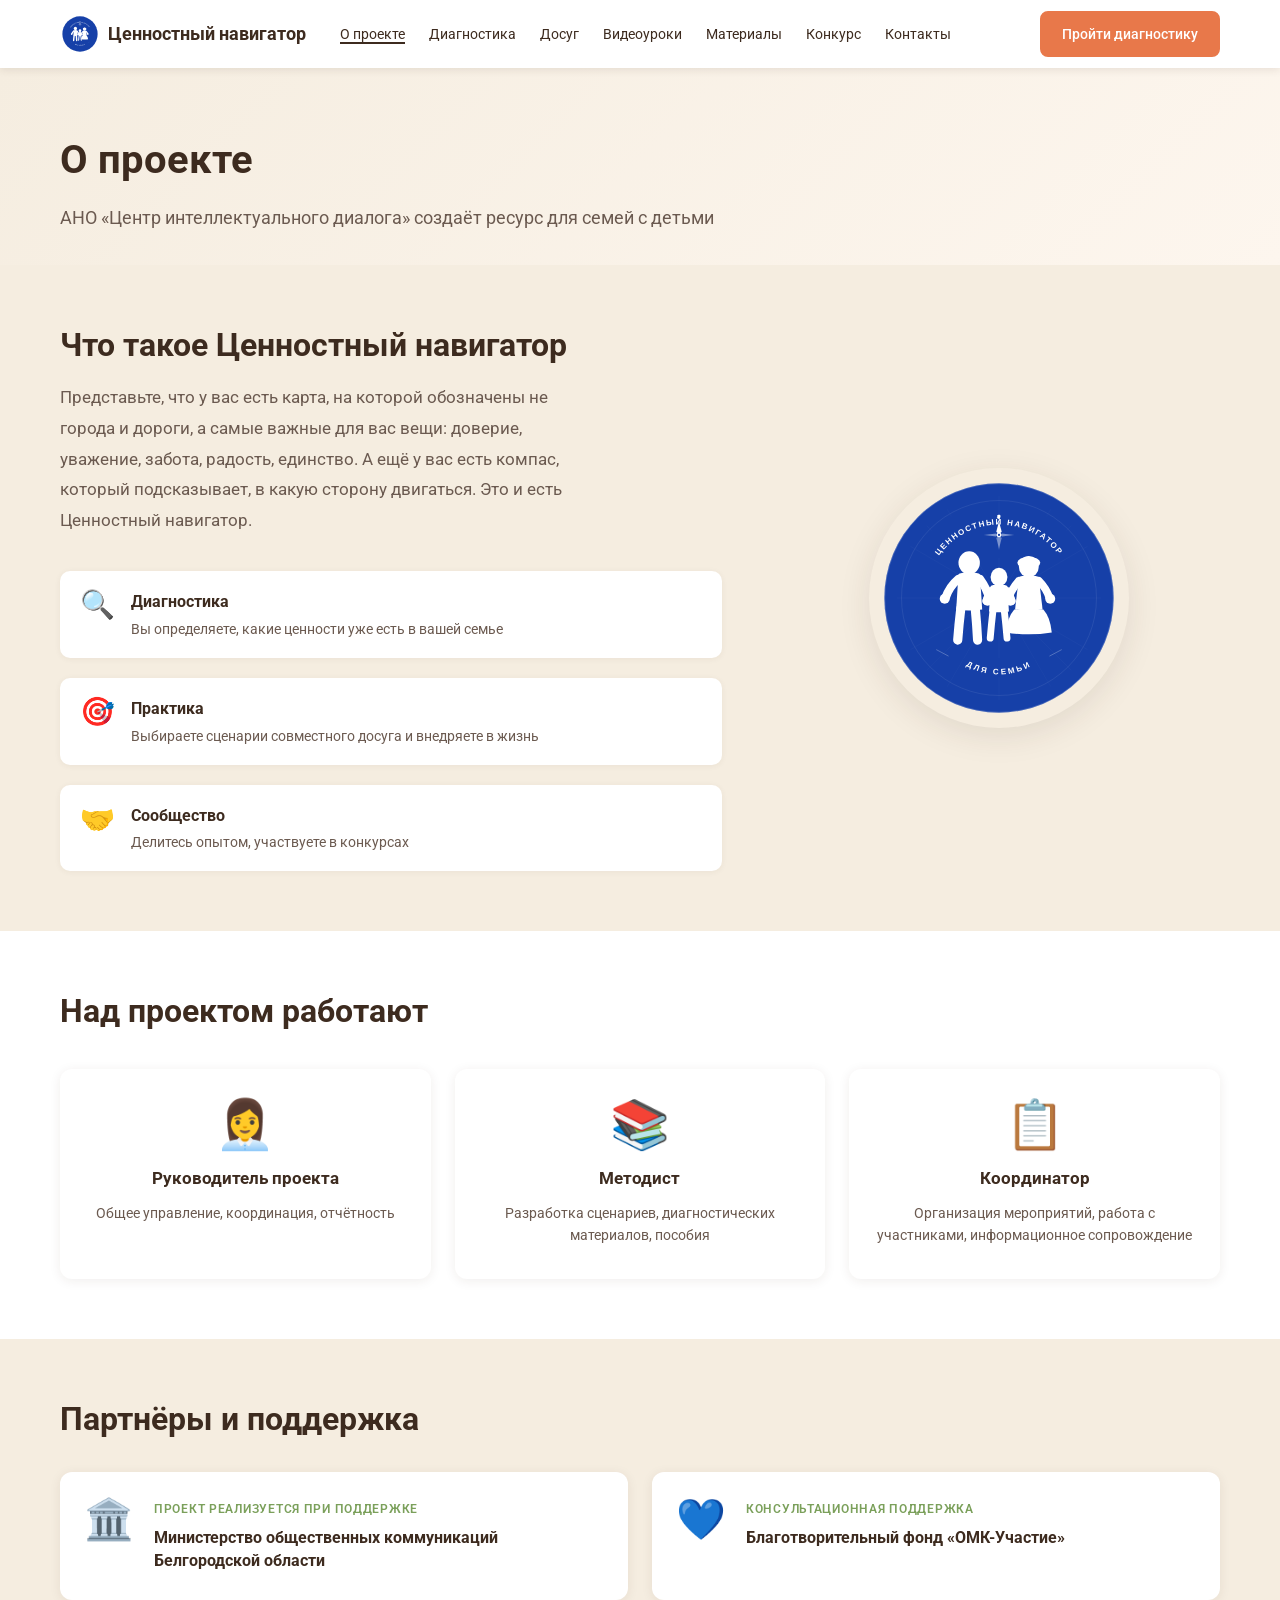
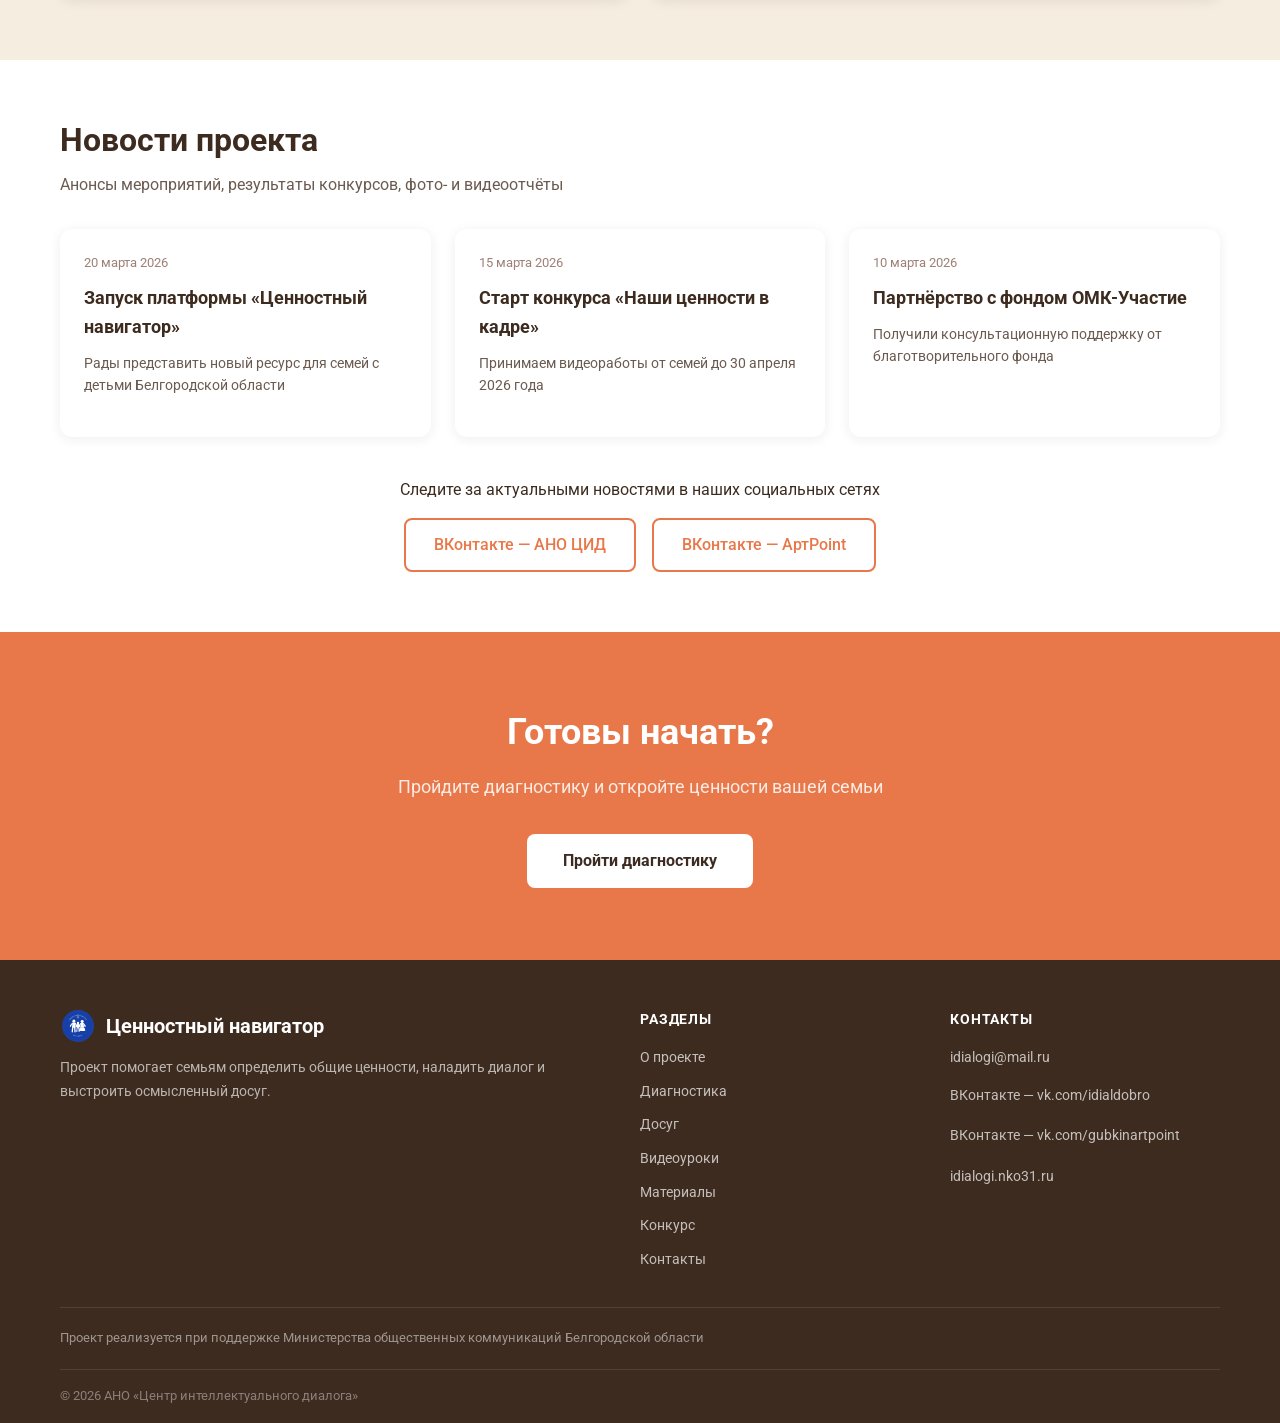
==== about.html @ 5cb2c488 "добавлена страница политики конфиденциальности Co-Authored-By: Claude Opus 4.7 <noreply@anthropic.co" ====
<!DOCTYPE html>
<html lang="ru">
<head>
  <meta charset="UTF-8">
  <meta name="viewport" content="width=device-width, initial-scale=1.0">
  <title>О проекте | Ценностный навигатор для семьи</title>
  <meta name="description" content="О проекте «Ценностный навигатор для семьи» — АНО «Центр интеллектуального диалога», команда, партнёры и новости проекта.">
  <link rel="icon" type="image/svg+xml" href="images/logo.svg">
  <link rel="stylesheet" href="css/style.css">
</head>
<body>

  <div id="header"></div>

  <main>

    <!-- ─── Hero ──────────────────────────────────────────── -->
    <section class="page-hero section">
      <div class="container">
        <h1 class="page-hero__title">О проекте</h1>
        <p class="page-hero__subtitle">АНО «Центр интеллектуального диалога» создаёт ресурс для семей с детьми</p>
      </div>
    </section>

    <!-- ─── Что такое навигатор ───────────────────────────── -->
    <section class="about-what section" id="about">
      <div class="container about-what__grid">

        <div class="about-what__content">
          <h2 class="section-title">Что такое Ценностный навигатор</h2>
          <p class="about-what__lead">
            Представьте, что у вас есть карта, на которой обозначены не города и дороги,
            а самые важные для вас вещи: доверие, уважение, забота, радость, единство.
            А ещё у вас есть компас, который подсказывает, в какую сторону двигаться.
            Это и есть Ценностный навигатор.
          </p>

          <div class="about-steps">
            <div class="about-step">
              <span class="about-step__icon">🔍</span>
              <div class="about-step__body">
                <h3 class="about-step__title">Диагностика</h3>
                <p class="about-step__desc">Вы определяете, какие ценности уже есть в вашей семье</p>
              </div>
            </div>
            <div class="about-step">
              <span class="about-step__icon">🎯</span>
              <div class="about-step__body">
                <h3 class="about-step__title">Практика</h3>
                <p class="about-step__desc">Выбираете сценарии совместного досуга и внедряете в жизнь</p>
              </div>
            </div>
            <div class="about-step">
              <span class="about-step__icon">🤝</span>
              <div class="about-step__body">
                <h3 class="about-step__title">Сообщество</h3>
                <p class="about-step__desc">Делитесь опытом, участвуете в конкурсах</p>
              </div>
            </div>
          </div>
        </div>

        <div class="about-what__visual">
          <img src="images/logo.svg" alt="Логотип «Ценностный навигатор для семьи»" class="about-what__compass">
        </div>

      </div>
    </section>

    <!-- ─── Команда ───────────────────────────────────────── -->
    <section class="team-section section" style="background-color:var(--color-white)">
      <div class="container">
        <h2 class="section-title team-section__title">Над проектом работают</h2>
        <div class="team-grid">

          <div class="team-card card">
            <span class="team-card__icon">👩‍💼</span>
            <h3 class="team-card__role">Руководитель проекта</h3>
            <p class="team-card__desc">Общее управление, координация, отчётность</p>
          </div>

          <div class="team-card card">
            <span class="team-card__icon">📚</span>
            <h3 class="team-card__role">Методист</h3>
            <p class="team-card__desc">Разработка сценариев, диагностических материалов, пособия</p>
          </div>

          <div class="team-card card">
            <span class="team-card__icon">📋</span>
            <h3 class="team-card__role">Координатор</h3>
            <p class="team-card__desc">Организация мероприятий, работа с участниками, информационное сопровождение</p>
          </div>

        </div>
      </div>
    </section>

    <!-- ─── Партнёры ──────────────────────────────────────── -->
    <section class="partners-section section">
      <div class="container">
        <h2 class="section-title partners-section__title">Партнёры и поддержка</h2>
        <div class="partners-grid">

          <div class="partner-card card">
            <span class="partner-card__icon">🏛️</span>
            <div class="partner-card__body">
              <p class="partner-card__note">Проект реализуется при поддержке</p>
              <h3 class="partner-card__name">Министерство общественных коммуникаций Белгородской области</h3>
            </div>
          </div>

          <div class="partner-card card">
            <span class="partner-card__icon">💙</span>
            <div class="partner-card__body">
              <p class="partner-card__note">Консультационная поддержка</p>
              <h3 class="partner-card__name">Благотворительный фонд «ОМК-Участие»</h3>
            </div>
          </div>

        </div>
      </div>
    </section>

    <!-- ─── Новости ───────────────────────────────────────── -->
    <section class="news-section section" style="background-color:var(--color-white)">
      <div class="container">
        <h2 class="section-title">Новости проекта</h2>
        <p class="news-section__subtitle">Анонсы мероприятий, результаты конкурсов, фото- и видеоотчёты</p>

        <div class="news-grid">

          <article class="news-card card">
            <time class="news-card__date">20 марта 2026</time>
            <h3 class="news-card__title">Запуск платформы «Ценностный навигатор»</h3>
            <p class="news-card__text">Рады представить новый ресурс для семей с детьми Белгородской области</p>
          </article>

          <article class="news-card card">
            <time class="news-card__date">15 марта 2026</time>
            <h3 class="news-card__title">Старт конкурса «Наши ценности в кадре»</h3>
            <p class="news-card__text">Принимаем видеоработы от семей до 30 апреля 2026 года</p>
          </article>

          <article class="news-card card">
            <time class="news-card__date">10 марта 2026</time>
            <h3 class="news-card__title">Партнёрство с фондом ОМК-Участие</h3>
            <p class="news-card__text">Получили консультационную поддержку от благотворительного фонда</p>
          </article>

        </div>

        <div style="text-align: center; margin-top: 30px;">
          <p style="margin: 0 0 16px; color: var(--color-dark);">
            Следите за актуальными новостями в наших социальных сетях
          </p>
          <div style="display: flex; gap: 16px; justify-content: center; flex-wrap: wrap;">
            <a href="https://vk.com/idialdobro" target="_blank" rel="noopener" class="btn-secondary">
              ВКонтакте — АНО ЦИД
            </a>
            <a href="https://vk.com/gubkinartpoint" target="_blank" rel="noopener" class="btn-secondary">
              ВКонтакте — АртPoint
            </a>
          </div>
        </div>
      </div>
    </section>

    <!-- ─── CTA ───────────────────────────────────────────── -->
    <section class="cta-section">
      <div class="container cta-section__inner">
        <h2 class="cta-section__title">Готовы начать?</h2>
        <p class="cta-section__subtitle">Пройдите диагностику и откройте ценности вашей семьи</p>
        <a href="diagnostics.html" class="btn-white">Пройти диагностику</a>
      </div>
    </section>

  </main>

  <div id="footer"></div>

  <script src="js/main.js"></script>
</body>
</html>
---- css/style.css ----
@import url('https://fonts.googleapis.com/css2?family=Roboto:wght@400;500;700&display=swap');

:root {
  --color-primary: #E8784A;
  --color-secondary: #7BA05B;
  --color-accent: #F5A623;
  --color-warm: #F5EDE0;
  --color-dark: #3D2B1F;
  --color-white: #FFFFFF;
  --font-main: 'Roboto', sans-serif;
}

/* Reset */
*, *::before, *::after {
  box-sizing: border-box;
  margin: 0;
  padding: 0;
}

html {
  scroll-behavior: smooth;
}

body {
  font-family: var(--font-main);
  font-size: 16px;
  line-height: 1.6;
  color: var(--color-dark);
  background-color: var(--color-warm);
}

img {
  max-width: 100%;
  display: block;
}

a {
  color: inherit;
  text-decoration: none;
}

ul {
  list-style: none;
}

/* Layout */
.container {
  max-width: 1200px;
  margin: 0 auto;
  padding: 0 20px;
}

/* Buttons */
.btn-primary {
  display: inline-block;
  padding: 12px 28px;
  background-color: var(--color-primary);
  color: var(--color-white);
  font-family: var(--font-main);
  font-size: 16px;
  font-weight: 500;
  border: 2px solid var(--color-primary);
  border-radius: 8px;
  cursor: pointer;
  transition: all 0.2s ease;
}

.btn-primary:hover {
  background-color: #d4673a;
  border-color: #d4673a;
}

.btn-primary:active {
  transform: scale(0.98);
}

.btn-secondary {
  display: inline-block;
  padding: 12px 28px;
  background-color: transparent;
  color: var(--color-primary);
  font-family: var(--font-main);
  font-size: 16px;
  font-weight: 500;
  border: 2px solid var(--color-primary);
  border-radius: 8px;
  cursor: pointer;
  transition: all 0.2s ease;
}

.btn-secondary:hover {
  background-color: var(--color-primary);
  color: var(--color-white);
}

/* Card */
.card {
  background-color: var(--color-white);
  border-radius: 12px;
  padding: 24px;
  box-shadow: 0 2px 12px rgba(61, 43, 31, 0.08);
}

/* Section */
.section {
  padding: 60px 0;
}

.section-title {
  font-size: 32px;
  font-weight: 700;
  color: var(--color-dark);
  line-height: 1.3;
  margin-bottom: 16px;
}

/* ─── Header ─────────────────────────────────────────── */
.site-header {
  position: sticky;
  top: 0;
  z-index: 100;
  background-color: var(--color-white);
  box-shadow: 0 2px 8px rgba(61, 43, 31, 0.1);
}

.site-header__inner {
  display: flex;
  align-items: center;
  gap: 24px;
  height: 68px;
}

.site-header__logo {
  display: flex;
  align-items: center;
  gap: 8px;
  flex-shrink: 0;
  text-decoration: none;
}

.site-header__logo-icon {
  width: 40px;
  height: 40px;
  display: block;
  flex-shrink: 0;
}

.site-header__logo-text {
  font-size: 18px;
  font-weight: 700;
  color: var(--color-dark);
  white-space: nowrap;
}

.site-header__cta {
  flex-shrink: 0;
  margin-left: auto;
  font-size: 14px;
  padding: 10px 20px;
}

/* Nav active states */
.nav__link.active,
.nav__link--active {
  color: var(--color-primary);
  font-weight: 500;
}

.nav__link--active {
  text-decoration: underline;
  text-underline-offset: 3px;
  text-decoration-thickness: 2px;
}

.nav__list {
  display: flex;
  align-items: center;
  gap: 4px;
}

.nav__link {
  display: block;
  padding: 6px 10px;
  font-size: 14px;
  font-weight: 400;
  color: var(--color-dark);
  border-radius: 6px;
  transition: color 0.2s ease, background-color 0.2s ease;
  white-space: nowrap;
}

.nav__link:hover {
  color: var(--color-primary);
  background-color: rgba(232, 120, 74, 0.06);
}

/* ─── Footer ──────────────────────────────────────────── */
.site-footer {
  background-color: var(--color-dark);
  color: rgba(255, 255, 255, 0.8);
  padding: 48px 0 0;
}

.site-footer__top {
  display: grid;
  grid-template-columns: 2fr 1fr 1fr;
  gap: 40px;
  padding-bottom: 36px;
  border-bottom: 1px solid rgba(255, 255, 255, 0.1);
}

.site-footer__logo {
  display: inline-flex;
  align-items: center;
  gap: 10px;
  font-size: 20px;
  font-weight: 700;
  color: var(--color-white);
  margin-bottom: 12px;
  text-decoration: none;
}

.site-footer__logo-icon {
  width: 36px;
  height: 36px;
  display: block;
  flex-shrink: 0;
}

.site-footer__desc {
  font-size: 14px;
  line-height: 1.7;
  color: rgba(255, 255, 255, 0.65);
}

.site-footer__col-title {
  font-size: 14px;
  font-weight: 700;
  color: var(--color-white);
  text-transform: uppercase;
  letter-spacing: 0.06em;
  margin-bottom: 14px;
}

.site-footer__link {
  display: inline-block;
  font-size: 14px;
  color: rgba(255, 255, 255, 0.7);
  text-decoration: none;
  transition: color 0.2s ease;
}

.site-footer__link:hover {
  color: var(--color-accent);
}

.site-footer__social-list {
  display: flex;
  flex-direction: column;
  gap: 10px;
}

.site-footer__nav-list {
  display: flex;
  flex-direction: column;
  gap: 8px;
}

.site-footer__support {
  padding: 20px 0;
  font-size: 13px;
  color: rgba(255, 255, 255, 0.5);
  border-bottom: 1px solid rgba(255, 255, 255, 0.1);
}

.site-footer__bottom {
  padding: 16px 0;
  font-size: 13px;
  color: rgba(255, 255, 255, 0.4);
}

/* Burger menu */
.burger {
  display: none;
  flex-direction: column;
  gap: 5px;
  background: none;
  border: none;
  cursor: pointer;
  padding: 4px;
}

.burger__line {
  width: 24px;
  height: 2px;
  background-color: var(--color-dark);
  border-radius: 2px;
  transition: transform 0.3s ease, opacity 0.3s ease;
}

.burger.active .burger__line:nth-child(1) {
  transform: translateY(7px) rotate(45deg);
}

.burger.active .burger__line:nth-child(2) {
  opacity: 0;
}

.burger.active .burger__line:nth-child(3) {
  transform: translateY(-7px) rotate(-45deg);
}

/* ─── Hero ────────────────────────────────────────────── */
.hero {
  background: linear-gradient(135deg, #F5EDE0 0%, #FDF6EE 100%);
  padding: 80px 0 60px;
}

.hero__inner {
  display: grid;
  grid-template-columns: 3fr 2fr;
  gap: 48px;
  align-items: center;
}

.hero__badge {
  display: inline-block;
  padding: 6px 14px;
  background-color: rgba(232, 120, 74, 0.12);
  color: var(--color-primary);
  font-size: 13px;
  font-weight: 500;
  border-radius: 20px;
  margin-bottom: 20px;
}

.hero__title {
  font-size: 44px;
  font-weight: 700;
  color: var(--color-dark);
  line-height: 1.2;
  margin-bottom: 16px;
}

.hero__subtitle {
  font-size: 18px;
  color: #6b5a50;
  line-height: 1.6;
  margin-bottom: 32px;
  max-width: 520px;
}

.hero__actions {
  display: flex;
  gap: 16px;
  flex-wrap: wrap;
  margin-bottom: 40px;
}

.hero__stats {
  display: flex;
  gap: 36px;
}

.hero__stat {
  display: flex;
  flex-direction: column;
}

.hero__stat-value {
  font-size: 28px;
  font-weight: 700;
  color: var(--color-primary);
  line-height: 1;
}

.hero__stat-label {
  font-size: 13px;
  color: #9e8075;
  margin-top: 4px;
}

.hero__visual {
  display: flex;
  justify-content: center;
}

.hero__card {
  background: var(--color-white);
  border-radius: 20px;
  box-shadow: 0 12px 40px rgba(61, 43, 31, 0.12);
  padding: 48px 40px;
  text-align: center;
  width: 100%;
  max-width: 320px;
}

.hero__card-icon {
  display: block;
  font-size: 72px;
  line-height: 1;
  margin-bottom: 20px;
}

.hero__card-text {
  font-size: 22px;
  font-weight: 700;
  color: var(--color-dark);
  line-height: 1.4;
}

/* ─── How it works ────────────────────────────────────── */
.how-it-works {
  background-color: var(--color-white);
}

.how-it-works__title {
  text-align: center;
  margin-bottom: 48px;
}

.how-it-works__steps {
  display: grid;
  grid-template-columns: repeat(3, 1fr);
  gap: 32px;
}

.how-it-works__step {
  text-align: center;
  padding: 32px 24px;
  border-radius: 12px;
  background-color: var(--color-warm);
  position: relative;
}

.step__number {
  display: inline-flex;
  align-items: center;
  justify-content: center;
  width: 36px;
  height: 36px;
  background-color: var(--color-primary);
  color: var(--color-white);
  font-size: 16px;
  font-weight: 700;
  border-radius: 50%;
  margin-bottom: 16px;
}

.step__icon {
  font-size: 40px;
  line-height: 1;
  margin-bottom: 16px;
}

.step__title {
  font-size: 18px;
  font-weight: 700;
  color: var(--color-dark);
  margin-bottom: 10px;
}

.step__desc {
  font-size: 15px;
  color: #6b5a50;
  line-height: 1.6;
}

/* ─── Leisure preview ─────────────────────────────────── */
.leisure-preview {
  background-color: var(--color-warm);
}

.leisure-preview__subtitle {
  font-size: 17px;
  color: #6b5a50;
  margin-top: -8px;
  margin-bottom: 36px;
}

.leisure-preview__grid {
  display: grid;
  grid-template-columns: repeat(3, 1fr);
  gap: 24px;
}

.leisure-card {
  display: flex;
  flex-direction: column;
}

.leisure-card__icon {
  font-size: 48px;
  line-height: 1;
  margin-bottom: 16px;
}

.leisure-card__title {
  font-size: 17px;
  font-weight: 700;
  color: var(--color-dark);
  margin-bottom: 10px;
}

.leisure-card__desc {
  font-size: 14px;
  color: #6b5a50;
  line-height: 1.6;
  flex: 1;
  margin-bottom: 16px;
}

.leisure-card__link {
  font-size: 14px;
  font-weight: 500;
  color: var(--color-primary);
  transition: opacity 0.2s ease;
}

.leisure-card__link:hover {
  opacity: 0.75;
}

/* ─── News preview ────────────────────────────────────── */
.news-preview {
  background-color: var(--color-white);
}

.news-preview__grid {
  display: grid;
  grid-template-columns: repeat(3, 1fr);
  gap: 24px;
  margin-top: 36px;
}

.news-card {
  display: flex;
  flex-direction: column;
}

.news-card__date {
  display: block;
  font-size: 13px;
  color: #9e8075;
  margin-bottom: 10px;
}

.news-card__title {
  font-size: 18px;
  font-weight: 700;
  color: var(--color-dark);
  margin-bottom: 10px;
}

.news-card__text {
  font-size: 14px;
  color: #6b5a50;
  line-height: 1.6;
  flex: 1;
  margin-bottom: 16px;
}

.news-card__link {
  font-size: 14px;
  font-weight: 500;
  color: var(--color-primary);
  transition: opacity 0.2s ease;
}

.news-card__link:hover {
  opacity: 0.75;
}

/* ─── Video section ───────────────────────────────────── */
.video-section {
  background-color: var(--color-warm);
}

.video-section__title {
  text-align: center;
  margin-bottom: 32px;
}

.video-section__wrapper {
  max-width: 800px;
  margin: 0 auto;
}

.video-section__player {
  position: relative;
  width: 100%;
  padding-top: 56.25%;
  background-color: #d4c8be;
  border-radius: 12px;
  display: flex;
  align-items: center;
  justify-content: center;
  overflow: hidden;
  margin-bottom: 16px;
}

.video-section__play,
.video-section__placeholder {
  position: absolute;
  top: 50%;
  left: 50%;
  transform: translate(-50%, -50%);
  color: rgba(61, 43, 31, 0.5);
  pointer-events: none;
}

.video-section__play {
  font-size: 52px;
  transform: translate(-50%, -50%) translateY(-24px);
}

.video-section__placeholder {
  font-size: 15px;
  transform: translate(-50%, -50%) translateY(24px);
}

.video-section__caption {
  text-align: center;
  font-size: 15px;
  color: #6b5a50;
}

/* ─── CTA section ─────────────────────────────────────── */
.cta-section {
  background-color: var(--color-primary);
  padding: 72px 0;
}

.cta-section__inner {
  text-align: center;
}

.cta-section__title {
  font-size: 36px;
  font-weight: 700;
  color: var(--color-white);
  margin-bottom: 12px;
}

.cta-section__subtitle {
  font-size: 18px;
  color: rgba(255, 255, 255, 0.85);
  margin-bottom: 32px;
}

.btn-white {
  display: inline-block;
  padding: 14px 36px;
  background-color: var(--color-white);
  color: var(--color-dark);
  font-family: var(--font-main);
  font-size: 16px;
  font-weight: 700;
  border: none;
  border-radius: 8px;
  cursor: pointer;
  transition: opacity 0.2s ease, transform 0.1s ease;
}

.btn-white:hover {
  opacity: 0.92;
}

.btn-white:active {
  transform: scale(0.98);
}

/* ─── Responsive ──────────────────────────────────────── */
@media (max-width: 1024px) {
  .leisure-preview__grid {
    grid-template-columns: repeat(2, 1fr);
  }
}

@media (max-width: 768px) {
  .burger {
    display: flex;
  }

  .site-header__cta {
    display: none;
  }

  .nav {
    display: none;
    position: absolute;
    top: 68px;
    left: 0;
    right: 0;
    background-color: var(--color-white);
    padding: 16px 20px 20px;
    box-shadow: 0 4px 12px rgba(61, 43, 31, 0.1);
  }

  .nav.active {
    display: block;
  }

  .nav__list {
    flex-direction: column;
    align-items: flex-start;
    gap: 2px;
  }

  .nav__link {
    font-size: 16px;
    padding: 10px 12px;
    width: 100%;
  }

  .section-title {
    font-size: 24px;
  }

  .site-footer__top {
    grid-template-columns: 1fr;
    gap: 28px;
  }

  /* Hero */
  .hero {
    padding: 48px 0 40px;
  }

  .hero__inner {
    grid-template-columns: 1fr;
    gap: 36px;
  }

  .hero__title {
    font-size: 30px;
  }

  .hero__subtitle {
    font-size: 16px;
  }

  .hero__stats {
    gap: 24px;
  }

  .hero__visual {
    order: -1;
  }

  .hero__card {
    max-width: 100%;
    padding: 32px 24px;
  }

  .hero__card-icon {
    font-size: 48px;
  }

  /* Steps */
  .how-it-works__steps {
    grid-template-columns: 1fr;
    gap: 16px;
  }

  /* Leisure */
  .leisure-preview__grid {
    grid-template-columns: 1fr;
  }

  /* News */
  .news-preview__grid {
    grid-template-columns: 1fr;
  }

  /* CTA */
  .cta-section__title {
    font-size: 26px;
  }

  .cta-section__subtitle {
    font-size: 15px;
  }

  /* Diagnostics */
  .diag-scale {
    gap: 10px;
  }

  .scale-btn {
    width: 52px;
    height: 52px;
  }

  .scale-btn__num {
    font-size: 20px;
  }

  .diag-title {
    font-size: 24px;
  }
}

/* ═══════════════════════════════════════════════════════
   DIAGNOSTICS PAGE
   ═══════════════════════════════════════════════════════ */

/* ─── Screens & transitions ──────────────────────────── */
.diag-wrap {
  background-color: var(--color-warm);
  min-height: calc(100vh - 68px);
}

.diag-screen {
  animation: fadeIn 0.35s ease;
}

.diag-screen--hidden {
  display: none;
}

@keyframes fadeIn {
  from { opacity: 0; transform: translateY(12px); }
  to   { opacity: 1; transform: translateY(0); }
}

/* ─── Header block ───────────────────────────────────── */
.diag-header {
  text-align: center;
  max-width: 640px;
  margin: 0 auto 40px;
}

.diag-title {
  font-size: 36px;
  font-weight: 700;
  color: var(--color-dark);
  margin-bottom: 12px;
}

.diag-subtitle {
  font-size: 17px;
  color: #6b5a50;
  line-height: 1.6;
}

/* ─── Progress bar ───────────────────────────────────── */
.diag-progress {
  max-width: 640px;
  margin: 0 auto 32px;
}

.diag-progress__bar {
  height: 8px;
  background-color: #e0d5cc;
  border-radius: 4px;
  overflow: hidden;
  margin-bottom: 10px;
}

.diag-progress__fill {
  height: 100%;
  background-color: var(--color-secondary);
  border-radius: 4px;
  width: 0%;
  transition: width 0.4s ease;
}

.diag-progress__label {
  display: block;
  text-align: right;
  font-size: 13px;
  color: #9e8075;
}

/* ─── Question card ──────────────────────────────────── */
.diag-question {
  max-width: 640px;
  margin: 0 auto;
  text-align: center;
}

.diag-question__text {
  font-size: 22px;
  font-weight: 500;
  color: var(--color-dark);
  line-height: 1.5;
  margin-bottom: 40px;
  min-height: 72px;
  transition: opacity 0.15s ease;
}

/* ─── Scale buttons ──────────────────────────────────── */
.diag-scale {
  display: flex;
  justify-content: center;
  gap: 16px;
}

.scale-btn {
  display: flex;
  flex-direction: column;
  align-items: center;
  gap: 6px;
  width: 64px;
  height: 64px;
  background-color: var(--color-warm);
  border: 2px solid #d4c8be;
  border-radius: 12px;
  cursor: pointer;
  transition: border-color 0.2s ease, background-color 0.2s ease, transform 0.1s ease;
  padding: 8px 4px 4px;
}

.scale-btn:hover {
  border-color: var(--color-primary);
  transform: translateY(-2px);
}

.scale-btn.selected {
  background-color: var(--color-primary);
  border-color: var(--color-primary);
}

.scale-btn.selected .scale-btn__num,
.scale-btn.selected .scale-btn__label {
  color: var(--color-white);
}

.scale-btn__num {
  font-size: 22px;
  font-weight: 700;
  color: var(--color-dark);
  line-height: 1;
}

.scale-btn__label {
  font-size: 10px;
  color: #9e8075;
  line-height: 1;
  height: 12px;
}

/* ─── Result: value cards ────────────────────────────── */
.result-values {
  max-width: 640px;
  margin: 0 auto 32px;
  display: flex;
  flex-direction: column;
  gap: 16px;
}

.value-card {
  padding: 20px 24px;
}

.value-card__head {
  display: flex;
  align-items: center;
  gap: 12px;
  margin-bottom: 12px;
}

.value-card__medal {
  font-size: 24px;
  line-height: 1;
  flex-shrink: 0;
}

.value-card__name {
  font-size: 18px;
  font-weight: 700;
  color: var(--color-dark);
  flex: 1;
}

.value-card__percent {
  font-size: 18px;
  font-weight: 700;
  color: var(--color-primary);
}

.value-card__bar {
  height: 8px;
  background-color: #e0d5cc;
  border-radius: 4px;
  overflow: hidden;
}

.value-card__bar-fill {
  height: 100%;
  background: linear-gradient(90deg, var(--color-secondary), var(--color-accent));
  border-radius: 4px;
  width: 0%;
  transition: width 0.8s ease;
}

/* ─── Result: recommendation card ───────────────────── */
.result-rec {
  max-width: 640px;
  margin: 0 auto 32px;
}

.rec-card {
  padding: 24px;
}

.rec-card__label {
  font-size: 12px;
  font-weight: 700;
  text-transform: uppercase;
  letter-spacing: 0.07em;
  color: var(--color-secondary);
  margin-bottom: 16px;
}

.rec-card__body {
  display: flex;
  gap: 20px;
  align-items: flex-start;
}

.rec-card__emoji {
  font-size: 48px;
  line-height: 1;
  flex-shrink: 0;
}

.rec-card__title {
  font-size: 20px;
  font-weight: 700;
  color: var(--color-dark);
  margin-bottom: 8px;
}

.rec-card__desc {
  font-size: 15px;
  color: #6b5a50;
  line-height: 1.6;
  margin-bottom: 16px;
}

.rec-card__link {
  font-size: 14px;
  padding: 10px 20px;
}

/* ─── Result: email form ─────────────────────────────── */
.result-email {
  max-width: 640px;
  margin: 0 auto 24px;
}

.result-email__title {
  font-size: 17px;
  font-weight: 700;
  color: var(--color-dark);
  margin-bottom: 16px;
}

.result-email__form {
  display: flex;
  gap: 12px;
}

.result-email__input {
  flex: 1;
  height: 48px;
  padding: 0 16px;
  font-family: var(--font-main);
  font-size: 15px;
  color: var(--color-dark);
  background-color: var(--color-warm);
  border: 2px solid #d4c8be;
  border-radius: 8px;
  outline: none;
  transition: border-color 0.2s ease;
}

.result-email__input:focus {
  border-color: var(--color-primary);
}

/* ─── Result: actions ────────────────────────────────── */
.result-actions {
  max-width: 640px;
  margin: 0 auto;
  text-align: center;
  padding-bottom: 16px;
}

/* ═══════════════════════════════════════════════════════
   LEISURE LIST PAGE  (leisure.html)
   ═══════════════════════════════════════════════════════ */

/* ─── Page hero ──────────────────────────────────────── */
.page-hero {
  background: linear-gradient(135deg, #F5EDE0 0%, #FDF6EE 100%);
  padding-bottom: 32px;
}

.page-hero__title {
  font-size: 40px;
  font-weight: 700;
  color: var(--color-dark);
  margin-bottom: 12px;
}

.page-hero__subtitle {
  font-size: 18px;
  color: #6b5a50;
  line-height: 1.6;
}

/* ─── Leisure grid ───────────────────────────────────── */
.leisure-list {
  background-color: var(--color-warm);
}

.leisure-list__grid {
  display: grid;
  grid-template-columns: repeat(3, 1fr);
  gap: 28px;
}

/* ─── Leisure card ───────────────────────────────────── */
.lcard {
  border-radius: 12px;
  overflow: hidden;
  box-shadow: 0 2px 12px rgba(61, 43, 31, 0.08);
  display: flex;
  flex-direction: column;
  background-color: var(--color-white);
  transition: transform 0.2s ease, box-shadow 0.2s ease;
}

.lcard:hover {
  transform: translateY(-4px);
  box-shadow: 0 8px 24px rgba(61, 43, 31, 0.14);
}

.lcard__head {
  padding: 28px 24px 20px;
  display: flex;
  flex-direction: column;
  gap: 12px;
}

.lcard__emoji {
  font-size: 60px;
  line-height: 1;
}

.lcard__title {
  font-size: 20px;
  font-weight: 700;
  color: var(--color-white);
  line-height: 1.3;
  margin: 0;
}

.lcard__body {
  padding: 20px 24px 24px;
  display: flex;
  flex-direction: column;
  flex: 1;
  gap: 16px;
}

.lcard__desc {
  font-size: 15px;
  color: #6b5a50;
  line-height: 1.6;
  flex: 1;
}

.lcard__tags {
  display: flex;
  flex-wrap: wrap;
  gap: 8px;
}

.lcard__tag {
  display: inline-block;
  padding: 4px 10px;
  background-color: var(--color-warm);
  color: #6b5a50;
  font-size: 12px;
  font-weight: 500;
  border-radius: 20px;
}

.lcard__btn {
  font-size: 14px;
  padding: 10px 20px;
  align-self: flex-start;
}

/* ─── Bottom CTA ─────────────────────────────────────── */
.leisure-cta {
  background-color: var(--color-warm);
  border-top: 1px solid #e8ddd4;
  padding: 48px 0;
}

.leisure-cta__inner {
  display: flex;
  align-items: center;
  justify-content: space-between;
  gap: 24px;
}

.leisure-cta__title {
  font-size: 24px;
  font-weight: 700;
  color: var(--color-dark);
  margin-bottom: 6px;
}

.leisure-cta__subtitle {
  font-size: 16px;
  color: #6b5a50;
}

/* ═══════════════════════════════════════════════════════
   LEISURE DETAIL PAGE  (leisure-detail.html)
   ═══════════════════════════════════════════════════════ */

/* ─── Breadcrumb ─────────────────────────────────────── */
.breadcrumb {
  display: flex;
  align-items: center;
  gap: 8px;
  flex-wrap: wrap;
  margin-bottom: 32px;
}

.breadcrumb__link {
  font-size: 14px;
  color: rgba(255, 255, 255, 0.75);
  text-decoration: none;
  transition: color 0.2s ease;
}

.breadcrumb__link:hover {
  color: var(--color-white);
}

.breadcrumb__sep {
  font-size: 14px;
  color: rgba(255, 255, 255, 0.45);
}

.breadcrumb__current {
  font-size: 14px;
  color: var(--color-white);
  font-weight: 500;
}

/* ─── Detail hero ────────────────────────────────────── */
.detail-hero {
  padding: 40px 0 48px;
}

.detail-hero__body {
  display: flex;
  align-items: flex-start;
  gap: 32px;
}

.detail-hero__emoji {
  font-size: 72px;
  line-height: 1;
  flex-shrink: 0;
}

.detail-hero__title {
  font-size: 40px;
  font-weight: 700;
  color: var(--color-white);
  line-height: 1.2;
  margin-bottom: 10px;
}

.detail-hero__subtitle {
  font-size: 18px;
  color: rgba(255, 255, 255, 0.85);
  line-height: 1.5;
  margin-bottom: 20px;
}

.detail-hero__values {
  display: flex;
  flex-wrap: wrap;
  gap: 8px;
  margin-bottom: 12px;
}

.detail-hero__value-tag {
  display: inline-block;
  padding: 4px 14px;
  background-color: rgba(255, 255, 255, 0.25);
  color: var(--color-white);
  font-size: 13px;
  font-weight: 600;
  border-radius: 20px;
}

.detail-hero__meta {
  display: flex;
  flex-wrap: wrap;
  gap: 8px;
}

.detail-hero__meta-tag {
  display: inline-block;
  padding: 3px 12px;
  background-color: rgba(0, 0, 0, 0.15);
  color: rgba(255, 255, 255, 0.9);
  font-size: 13px;
  border-radius: 20px;
}

/* ─── Detail section wrapper ─────────────────────────── */
.detail-section__narrow {
  max-width: 760px;
}

/* ─── Needs list ─────────────────────────────────────── */
.needs-list {
  display: flex;
  flex-direction: column;
  gap: 14px;
  margin-top: 28px;
}

.needs-list__item {
  display: flex;
  align-items: flex-start;
  gap: 12px;
  font-size: 16px;
  color: var(--color-dark);
  line-height: 1.5;
}

.needs-list__check {
  flex-shrink: 0;
  width: 24px;
  height: 24px;
  background-color: var(--color-secondary);
  color: var(--color-white);
  font-size: 13px;
  font-weight: 700;
  border-radius: 50%;
  display: flex;
  align-items: center;
  justify-content: center;
  margin-top: 1px;
}

/* ─── Steps list ─────────────────────────────────────── */
.steps-list {
  display: flex;
  flex-direction: column;
  gap: 16px;
  margin-top: 28px;
}

.step-card {
  display: flex;
  align-items: flex-start;
  gap: 20px;
  padding: 20px 24px;
}

.step-card__num {
  flex-shrink: 0;
  width: 40px;
  height: 40px;
  background-color: var(--color-primary);
  color: var(--color-white);
  font-size: 18px;
  font-weight: 700;
  border-radius: 50%;
  display: flex;
  align-items: center;
  justify-content: center;
}

.step-card__title {
  font-size: 17px;
  font-weight: 700;
  color: var(--color-dark);
  margin-bottom: 6px;
}

.step-card__desc {
  font-size: 15px;
  color: #6b5a50;
  line-height: 1.6;
}

/* ─── Psychologist tip ───────────────────────────────── */
.psych-tip {
  display: flex;
  gap: 20px;
  align-items: flex-start;
  background-color: rgba(123, 160, 91, 0.08);
  border-left: 4px solid var(--color-secondary);
  border-radius: 0 12px 12px 0;
  padding: 24px;
  margin: 0;
}

.psych-tip__icon {
  font-size: 32px;
  line-height: 1;
  flex-shrink: 0;
}

.psych-tip__label {
  font-size: 12px;
  font-weight: 700;
  text-transform: uppercase;
  letter-spacing: 0.07em;
  color: var(--color-secondary);
  margin-bottom: 8px;
}

.psych-tip__text {
  font-size: 16px;
  color: var(--color-dark);
  line-height: 1.7;
  font-style: italic;
}

/* ─── Detail actions ─────────────────────────────────── */
.detail-actions {
  display: flex;
  align-items: center;
  flex-wrap: wrap;
  gap: 16px;
}

.detail-actions__pdf {
  font-size: 14px;
  padding: 10px 20px;
}

.detail-actions__share {
  display: flex;
  align-items: center;
  gap: 10px;
  margin-left: auto;
}

.detail-actions__share-label {
  font-size: 14px;
  color: #9e8075;
}

.share-btn {
  display: inline-block;
  padding: 8px 16px;
  border-radius: 8px;
  font-size: 13px;
  font-weight: 600;
  text-decoration: none;
  transition: opacity 0.2s ease;
}

.share-btn:hover {
  opacity: 0.82;
}

.share-btn--vk {
  background-color: #0077FF;
  color: var(--color-white);
}

.share-btn--tg {
  background-color: #29B5E8;
  color: var(--color-white);
}

/* ─── Other scenarios ────────────────────────────────── */
.others-grid {
  display: grid;
  grid-template-columns: repeat(3, 1fr);
  gap: 20px;
  margin-top: 28px;
}

.other-card {
  display: flex;
  flex-direction: column;
  gap: 8px;
  text-decoration: none;
  transition: transform 0.2s ease, box-shadow 0.2s ease;
}

.other-card:hover {
  transform: translateY(-3px);
  box-shadow: 0 6px 20px rgba(61, 43, 31, 0.12);
}

.other-card__emoji {
  font-size: 36px;
  line-height: 1;
}

.other-card__title {
  font-size: 16px;
  font-weight: 700;
  color: var(--color-dark);
}

.other-card__tags {
  font-size: 13px;
  color: #9e8075;
}

/* ─── Stub card ──────────────────────────────────────── */
.stub-card {
  text-align: center;
  padding: 48px 24px;
}

.stub-card__icon {
  font-size: 40px;
  margin-bottom: 16px;
}

.stub-card__text {
  font-size: 16px;
  color: #6b5a50;
}

/* ═══════════════════════════════════════════════════════
   RESPONSIVE — leisure pages
   ═══════════════════════════════════════════════════════ */
@media (max-width: 1024px) {
  .leisure-list__grid {
    grid-template-columns: repeat(2, 1fr);
  }

  .others-grid {
    grid-template-columns: repeat(2, 1fr);
  }
}

@media (max-width: 768px) {
  .page-hero__title {
    font-size: 28px;
  }

  .page-hero__subtitle {
    font-size: 16px;
  }

  .leisure-list__grid {
    grid-template-columns: 1fr;
  }

  .leisure-cta__inner {
    flex-direction: column;
    text-align: center;
  }

  .detail-hero__body {
    flex-direction: column;
    gap: 16px;
  }

  .detail-hero__emoji {
    font-size: 52px;
  }

  .detail-hero__title {
    font-size: 28px;
  }

  .detail-hero__subtitle {
    font-size: 16px;
  }

  .detail-actions {
    flex-direction: column;
    align-items: flex-start;
  }

  .detail-actions__share {
    margin-left: 0;
  }

  .others-grid {
    grid-template-columns: 1fr;
  }

  .step-card {
    flex-direction: column;
    gap: 12px;
  }
}

/* ═══════════════════════════════════════════════════════
   VIDEOS PAGE  (videos.html)
   ═══════════════════════════════════════════════════════ */

.vpage-section__title {
  font-size: 26px;
  font-weight: 700;
  color: var(--color-dark);
  margin-bottom: 28px;
}

.vpage-section__title--light {
  color: var(--color-white);
}

.vpage-section--warm {
  background-color: var(--color-warm);
}

.vpage-section--dark {
  background-color: var(--color-dark);
}

/* ─── Video card grid ────────────────────────────────── */
.vcards-grid {
  display: grid;
  grid-template-columns: repeat(3, 1fr);
  gap: 24px;
}

.vcards-grid--two {
  grid-template-columns: repeat(2, 1fr);
  max-width: 760px;
}

/* ─── Video card ─────────────────────────────────────── */
.vcard {
  display: flex;
  flex-direction: column;
  gap: 12px;
}

.vcard__thumb {
  position: relative;
  width: 100%;
  padding-top: 56.25%;
  background-color: #cfc4bb;
  border-radius: 10px;
  overflow: hidden;
  cursor: pointer;
  transition: filter 0.2s ease;
}

.vcard__thumb:hover {
  filter: brightness(0.92);
}

.vcard__play {
  position: absolute;
  inset: 0;
  display: flex;
  align-items: center;
  justify-content: center;
  width: 100%;
  height: 100%;
  background: transparent;
  border: none;
  cursor: pointer;
  font-size: 28px;
  color: rgba(61, 43, 31, 0.55);
  transition: color 0.2s ease, transform 0.2s ease;
}

.vcard__play:hover {
  color: var(--color-primary);
  transform: scale(1.15);
}

.vcard__info {
  display: flex;
  justify-content: space-between;
  align-items: flex-start;
  gap: 8px;
}

.vcard__title {
  font-size: 15px;
  font-weight: 600;
  color: var(--color-dark);
  line-height: 1.4;
}

.vcard__dur {
  flex-shrink: 0;
  font-size: 13px;
  color: #9e8075;
  font-variant-numeric: tabular-nums;
}

/* ─── Invite block ───────────────────────────────────── */
.vpage-invite {
  display: flex;
  align-items: center;
  justify-content: space-between;
  gap: 20px;
  margin-top: 36px;
  padding: 24px 28px;
  background-color: var(--color-warm);
  border-radius: 12px;
}

.vpage-invite__text {
  font-size: 16px;
  color: #6b5a50;
}

/* ─── Video tips ─────────────────────────────────────── */
.vtips {
  display: flex;
  flex-direction: column;
  gap: 16px;
  max-width: 680px;
}

.vtip {
  display: flex;
  align-items: center;
  gap: 20px;
  padding: 18px 24px;
  background-color: rgba(255, 255, 255, 0.06);
  border-radius: 10px;
}

.vtip__num {
  flex-shrink: 0;
  width: 36px;
  height: 36px;
  background-color: var(--color-primary);
  color: var(--color-white);
  font-size: 16px;
  font-weight: 700;
  border-radius: 50%;
  display: flex;
  align-items: center;
  justify-content: center;
}

.vtip__text {
  font-size: 16px;
  color: rgba(255, 255, 255, 0.88);
  line-height: 1.5;
}

/* ═══════════════════════════════════════════════════════
   MATERIALS PAGE  (materials.html)
   ═══════════════════════════════════════════════════════ */

.materials-list {
  background-color: var(--color-warm);
}

.mlist {
  display: flex;
  flex-direction: column;
  gap: 20px;
}

/* ─── Material card ──────────────────────────────────── */
.mcard {
  display: flex;
  align-items: center;
  gap: 24px;
  padding: 24px 28px;
}

.mcard__icon {
  flex-shrink: 0;
  width: 56px;
  height: 68px;
  background-color: #E53935;
  color: var(--color-white);
  font-size: 13px;
  font-weight: 700;
  border-radius: 6px;
  display: flex;
  align-items: center;
  justify-content: center;
  letter-spacing: 0.04em;
}

.mcard__body {
  flex: 1;
  min-width: 0;
}

.mcard__title {
  font-size: 18px;
  font-weight: 700;
  color: var(--color-dark);
  margin-bottom: 6px;
  line-height: 1.3;
}

.mcard__desc {
  font-size: 14px;
  color: #6b5a50;
  line-height: 1.5;
  margin-bottom: 8px;
}

.mcard__meta {
  font-size: 13px;
  color: #9e8075;
}

.mcard__btn {
  flex-shrink: 0;
  font-size: 14px;
  padding: 10px 24px;
}

/* ─── Updates banner ─────────────────────────────────── */
.materials-banner {
  background-color: var(--color-warm);
  border-top: 1px solid #e8ddd4;
  padding: 40px 0;
}

.materials-banner__msg {
  font-size: 16px;
  color: var(--color-dark);
  margin-bottom: 16px;
}

.materials-banner__links {
  display: flex;
  flex-wrap: wrap;
  gap: 16px;
}

.materials-banner__link {
  font-size: 14px;
  color: var(--color-primary);
  text-decoration: underline;
  text-underline-offset: 3px;
  transition: opacity 0.2s ease;
}

.materials-banner__link:hover {
  opacity: 0.75;
}

/* ═══════════════════════════════════════════════════════
   CONTEST PAGE  (contest.html)
   ═══════════════════════════════════════════════════════ */

/* ─── About grid ─────────────────────────────────────── */
.contest-about__grid {
  display: grid;
  grid-template-columns: 3fr 2fr;
  gap: 40px;
  align-items: start;
}

/* ─── Rules list ─────────────────────────────────────── */
.crules-list {
  margin-top: 28px;
  display: flex;
  flex-direction: column;
  gap: 0;
  border: 1px solid #e8ddd4;
  border-radius: 12px;
  overflow: hidden;
}

.crules-item {
  display: grid;
  grid-template-columns: 1fr 2fr;
  gap: 16px;
  padding: 18px 20px;
  border-bottom: 1px solid #e8ddd4;
}

.crules-item:last-child {
  border-bottom: none;
}

.crules-item__label {
  font-size: 14px;
  font-weight: 600;
  color: #9e8075;
}

.crules-item__val {
  font-size: 15px;
  color: var(--color-dark);
  line-height: 1.5;
}

/* ─── Contest aside ──────────────────────────────────── */
.contest-about {
  background-color: var(--color-white);
}

.contest-aside {
  display: flex;
  flex-direction: column;
  gap: 24px;
}

.contest-aside__pdf {
  font-size: 14px;
  padding: 12px 20px;
  text-align: center;
}

.contest-dates__title {
  font-size: 15px;
  font-weight: 700;
  color: var(--color-dark);
  margin-bottom: 14px;
}

.contest-date {
  display: flex;
  justify-content: space-between;
  gap: 12px;
  padding: 10px 0;
  border-bottom: 1px solid #f0e8e0;
  font-size: 14px;
}

.contest-date:last-child {
  border-bottom: none;
}

.contest-date__label {
  color: #9e8075;
}

.contest-date__val {
  font-weight: 600;
  color: var(--color-dark);
}

/* ─── Contest form ───────────────────────────────────── */
.contest-form-wrap {
  max-width: 720px;
}

.contest-form {
  margin-top: 28px;
  padding: 32px;
}

/* ─── Shared form elements ───────────────────────────── */
.cform-row {
  margin-bottom: 20px;
}

.cform-label {
  display: block;
  font-size: 14px;
  font-weight: 600;
  color: var(--color-dark);
  margin-bottom: 8px;
}

.cform-req {
  color: var(--color-primary);
}

.cform-input {
  width: 100%;
  padding: 12px 16px;
  font-family: var(--font-main);
  font-size: 15px;
  color: var(--color-dark);
  background-color: var(--color-warm);
  border: 2px solid #d4c8be;
  border-radius: 8px;
  outline: none;
  transition: border-color 0.2s ease;
}

.cform-input:focus {
  border-color: var(--color-primary);
}

.cform-textarea {
  resize: vertical;
  min-height: 120px;
  line-height: 1.6;
}

.cform-row--check {
  margin-bottom: 24px;
}

.cform-check {
  display: flex;
  align-items: flex-start;
  gap: 10px;
  font-size: 14px;
  color: #6b5a50;
  line-height: 1.5;
  cursor: pointer;
}

.cform-check input[type="checkbox"] {
  flex-shrink: 0;
  width: 18px;
  height: 18px;
  margin-top: 2px;
  accent-color: var(--color-primary);
  cursor: pointer;
}

.cform-submit {
  width: 100%;
  padding: 14px;
  font-size: 16px;
  margin-bottom: 12px;
}

.cform-note {
  font-size: 13px;
  color: #9e8075;
  text-align: center;
}

.cform-policy-link {
  color: var(--color-primary);
  text-decoration: underline;
  text-underline-offset: 2px;
}

/* ─── Contest gallery ────────────────────────────────── */
.contest-gallery {
  background-color: var(--color-warm);
}

.cgallery-grid {
  display: grid;
  grid-template-columns: repeat(3, 1fr);
  gap: 24px;
  margin-top: 28px;
}

.cgallery-item {
  display: flex;
  flex-direction: column;
  gap: 10px;
}

.cgallery-thumb {
  position: relative;
  width: 100%;
  padding-top: 56.25%;
  background-color: #cfc4bb;
  border-radius: 10px;
  overflow: hidden;
  cursor: pointer;
  transition: filter 0.2s ease;
}

.cgallery-thumb:hover {
  filter: brightness(0.9);
}

.cgallery-play {
  position: absolute;
  inset: 0;
  display: flex;
  align-items: center;
  justify-content: center;
  font-size: 28px;
  color: rgba(61, 43, 31, 0.5);
}

.cgallery-family {
  font-size: 15px;
  font-weight: 700;
  color: var(--color-dark);
}

.cgallery-value {
  font-size: 13px;
  color: #9e8075;
}

/* ═══════════════════════════════════════════════════════
   CONTACTS PAGE  (contacts.html)
   ═══════════════════════════════════════════════════════ */

.contacts-body {
  background-color: var(--color-warm);
}

.contacts-grid {
  display: grid;
  grid-template-columns: 5fr 6fr;
  gap: 48px;
  align-items: start;
}

/* ─── Info column ────────────────────────────────────── */
.cinfo-block {
  margin-bottom: 36px;
}

.cinfo-block:last-child {
  margin-bottom: 0;
}

.cinfo-block__title {
  font-size: 18px;
  font-weight: 700;
  color: var(--color-dark);
  margin-bottom: 16px;
}

.cinfo-row {
  display: flex;
  gap: 12px;
  padding: 12px 0;
  border-bottom: 1px solid #e8ddd4;
  align-items: baseline;
}

.cinfo-row:last-child {
  border-bottom: none;
}

.cinfo-row__label {
  flex-shrink: 0;
  width: 120px;
  font-size: 13px;
  color: #9e8075;
  font-weight: 500;
}

.cinfo-row__val {
  font-size: 15px;
  color: var(--color-dark);
  line-height: 1.4;
}

.cinfo-row__val--link {
  color: var(--color-primary);
  text-decoration: none;
  transition: opacity 0.2s ease;
}

.cinfo-row__val--link:hover {
  opacity: 0.75;
}

/* ─── Social links ───────────────────────────────────── */
.cinfo-social {
  display: flex;
  flex-direction: column;
  gap: 12px;
}

.cinfo-social__link {
  display: flex;
  align-items: center;
  gap: 14px;
  text-decoration: none;
  padding: 12px 16px;
  background-color: var(--color-white);
  border-radius: 10px;
  border: 1px solid #e8ddd4;
  transition: border-color 0.2s ease, box-shadow 0.2s ease;
}

.cinfo-social__link:hover {
  border-color: var(--color-primary);
  box-shadow: 0 2px 8px rgba(232, 120, 74, 0.1);
}

.cinfo-social__icon {
  flex-shrink: 0;
  width: 36px;
  height: 36px;
  background-color: #0077FF;
  color: var(--color-white);
  font-size: 12px;
  font-weight: 700;
  border-radius: 8px;
  display: flex;
  align-items: center;
  justify-content: center;
}

.cinfo-social__link:last-child .cinfo-social__icon {
  background-color: var(--color-secondary);
  font-size: 18px;
}

.cinfo-social__name {
  font-size: 14px;
  font-weight: 600;
  color: var(--color-dark);
  line-height: 1.3;
}

.cinfo-social__url {
  font-size: 13px;
  color: #9e8075;
  margin-top: 2px;
}

/* ─── Docs & rekvizity ───────────────────────────────── */
.cinfo-doc-link {
  display: inline-block;
  font-size: 14px;
  color: var(--color-primary);
  text-decoration: underline;
  text-underline-offset: 3px;
  margin-bottom: 16px;
  transition: opacity 0.2s ease;
}

.cinfo-doc-link:hover {
  opacity: 0.75;
}

.cinfo-rekviz {
  display: flex;
  gap: 24px;
  flex-wrap: wrap;
  font-size: 13px;
  color: #9e8075;
}

/* ─── Contact form ───────────────────────────────────── */
.contacts-form {
  padding: 32px;
}

.contacts-form__title {
  font-size: 22px;
  font-weight: 700;
  color: var(--color-dark);
  margin-bottom: 24px;
}

/* ═══════════════════════════════════════════════════════
   RESPONSIVE — inner pages
   ═══════════════════════════════════════════════════════ */
@media (max-width: 1024px) {
  .vcards-grid {
    grid-template-columns: repeat(2, 1fr);
  }

  .contest-about__grid {
    grid-template-columns: 1fr;
  }

  .contacts-grid {
    grid-template-columns: 1fr;
  }
}

@media (max-width: 768px) {
  .vcards-grid,
  .vcards-grid--two {
    grid-template-columns: 1fr;
    max-width: 100%;
  }

  .vpage-invite {
    flex-direction: column;
    text-align: center;
  }

  .mcard {
    flex-direction: column;
    align-items: flex-start;
    padding: 20px;
  }

  .mcard__btn {
    width: 100%;
    text-align: center;
  }

  .cgallery-grid {
    grid-template-columns: 1fr;
  }

  .crules-item {
    grid-template-columns: 1fr;
    gap: 4px;
  }

  .contest-form {
    padding: 20px;
  }

  .contacts-form {
    padding: 20px;
  }

  .cinfo-row {
    flex-direction: column;
    gap: 4px;
  }

  .cinfo-row__label {
    width: auto;
  }
}

/* ═══════════════════════════════════════════════════════
   ABOUT PAGE  (about.html)
   ═══════════════════════════════════════════════════════ */

/* ─── What-section ───────────────────────────────────── */
.about-what {
  background-color: var(--color-warm);
}

.about-what__grid {
  display: grid;
  grid-template-columns: 3fr 2fr;
  gap: 56px;
  align-items: center;
}

.about-what__lead {
  font-size: 17px;
  color: #6b5a50;
  line-height: 1.8;
  margin-bottom: 36px;
  max-width: 540px;
}

/* ─── About steps ────────────────────────────────────── */
.about-steps {
  display: flex;
  flex-direction: column;
  gap: 20px;
}

.about-step {
  display: flex;
  align-items: flex-start;
  gap: 16px;
  padding: 18px 20px;
  background-color: var(--color-white);
  border-radius: 10px;
  box-shadow: 0 1px 6px rgba(61, 43, 31, 0.06);
}

.about-step__icon {
  font-size: 28px;
  line-height: 1;
  flex-shrink: 0;
  margin-top: 2px;
}

.about-step__title {
  font-size: 16px;
  font-weight: 700;
  color: var(--color-dark);
  margin-bottom: 4px;
}

.about-step__desc {
  font-size: 14px;
  color: #6b5a50;
  line-height: 1.5;
}

/* ─── Compass visual ─────────────────────────────────── */
.about-what__visual {
  display: flex;
  align-items: center;
  justify-content: center;
}

.about-what__compass {
  display: block;
  width: 260px;
  height: 260px;
  border-radius: 50%;
  box-shadow: 0 8px 32px rgba(61, 43, 31, 0.1);
  flex-shrink: 0;
}

/* ─── Team ───────────────────────────────────────────── */
.team-section__title {
  margin-bottom: 36px;
}

.team-grid {
  display: grid;
  grid-template-columns: repeat(3, 1fr);
  gap: 24px;
}

.team-card {
  text-align: center;
  padding: 32px 24px;
}

.team-card__icon {
  display: block;
  font-size: 48px;
  line-height: 1;
  margin-bottom: 16px;
}

.team-card__role {
  font-size: 17px;
  font-weight: 700;
  color: var(--color-dark);
  margin-bottom: 10px;
}

.team-card__desc {
  font-size: 14px;
  color: #6b5a50;
  line-height: 1.6;
}

/* ─── Partners ───────────────────────────────────────── */
.partners-section {
  background-color: var(--color-warm);
}

.partners-section__title {
  margin-bottom: 32px;
}

.partners-grid {
  display: grid;
  grid-template-columns: repeat(2, 1fr);
  gap: 24px;
}

.partner-card {
  display: flex;
  align-items: flex-start;
  gap: 20px;
  padding: 28px 24px;
}

.partner-card__icon {
  font-size: 40px;
  line-height: 1;
  flex-shrink: 0;
}

.partner-card__note {
  font-size: 12px;
  font-weight: 600;
  text-transform: uppercase;
  letter-spacing: 0.06em;
  color: var(--color-secondary);
  margin-bottom: 8px;
}

.partner-card__name {
  font-size: 16px;
  font-weight: 700;
  color: var(--color-dark);
  line-height: 1.4;
}

/* ─── News section ───────────────────────────────────── */
.news-section__subtitle {
  font-size: 16px;
  color: #6b5a50;
  margin-top: -6px;
  margin-bottom: 32px;
}

.news-grid {
  display: grid;
  grid-template-columns: repeat(3, 1fr);
  gap: 24px;
  margin-bottom: 40px;
}

/* news-card styles reuse .news-card from index.html (already in CSS) */

/* ─── News social row ────────────────────────────────── */
.news-social {
  display: flex;
  align-items: center;
  gap: 24px;
  flex-wrap: wrap;
  padding-top: 32px;
  border-top: 1px solid #e8ddd4;
}

.news-social__text {
  font-size: 15px;
  color: #6b5a50;
}

.news-social__links {
  display: flex;
  gap: 12px;
  flex-wrap: wrap;
}

.news-social__btn {
  display: inline-flex;
  align-items: center;
  gap: 8px;
  padding: 8px 16px;
  background-color: #0077FF;
  color: var(--color-white);
  font-size: 13px;
  font-weight: 600;
  border-radius: 8px;
  text-decoration: none;
  transition: opacity 0.2s ease;
}

.news-social__btn:hover {
  opacity: 0.85;
}

.news-social__vk-icon {
  font-size: 11px;
  font-weight: 700;
  letter-spacing: 0.02em;
}

/* ─── About page responsive ──────────────────────────── */
@media (max-width: 1024px) {
  .about-what__grid {
    grid-template-columns: 1fr;
    gap: 40px;
  }

  .about-what__visual {
    order: -1;
  }

  .about-what__compass {
    width: 200px;
    height: 200px;
  }

  .partners-grid {
    grid-template-columns: 1fr;
  }
}

@media (max-width: 768px) {
  .team-grid {
    grid-template-columns: 1fr;
  }

  .news-grid {
    grid-template-columns: 1fr;
  }

  .news-social {
    flex-direction: column;
    align-items: flex-start;
    gap: 16px;
  }

  .about-what__lead {
    font-size: 15px;
  }
}

/* ─── Privacy policy page ────────────────────────────── */
.privacy-page {
  max-width: 800px;
  margin: 0 auto;
}

.privacy-page__lead {
  font-size: 17px;
  line-height: 1.7;
  color: var(--color-dark);
  margin-bottom: 28px;
}

.privacy-page__pdf {
  display: inline-flex;
  align-items: center;
  gap: 8px;
  margin-bottom: 48px;
}

.privacy-page__points-title {
  font-size: 24px;
  font-weight: 700;
  color: var(--color-dark);
  margin-bottom: 20px;
}

.privacy-page__points {
  display: flex;
  flex-direction: column;
  gap: 16px;
}

.privacy-point {
  display: flex;
  align-items: flex-start;
  gap: 18px;
  padding: 22px 24px;
}

.privacy-point__icon {
  font-size: 28px;
  line-height: 1;
  flex-shrink: 0;
}

.privacy-point__title {
  font-size: 17px;
  font-weight: 700;
  color: var(--color-dark);
  margin: 0 0 6px;
}

.privacy-point__desc {
  font-size: 15px;
  line-height: 1.6;
  color: var(--color-dark);
  margin: 0;
}

.privacy-point__link {
  color: var(--color-primary, #1640A8);
  text-decoration: underline;
}

@media (max-width: 640px) {
  .privacy-page__lead { font-size: 15px; }
  .privacy-point { padding: 18px; gap: 14px; }
  .privacy-point__icon { font-size: 24px; }
}
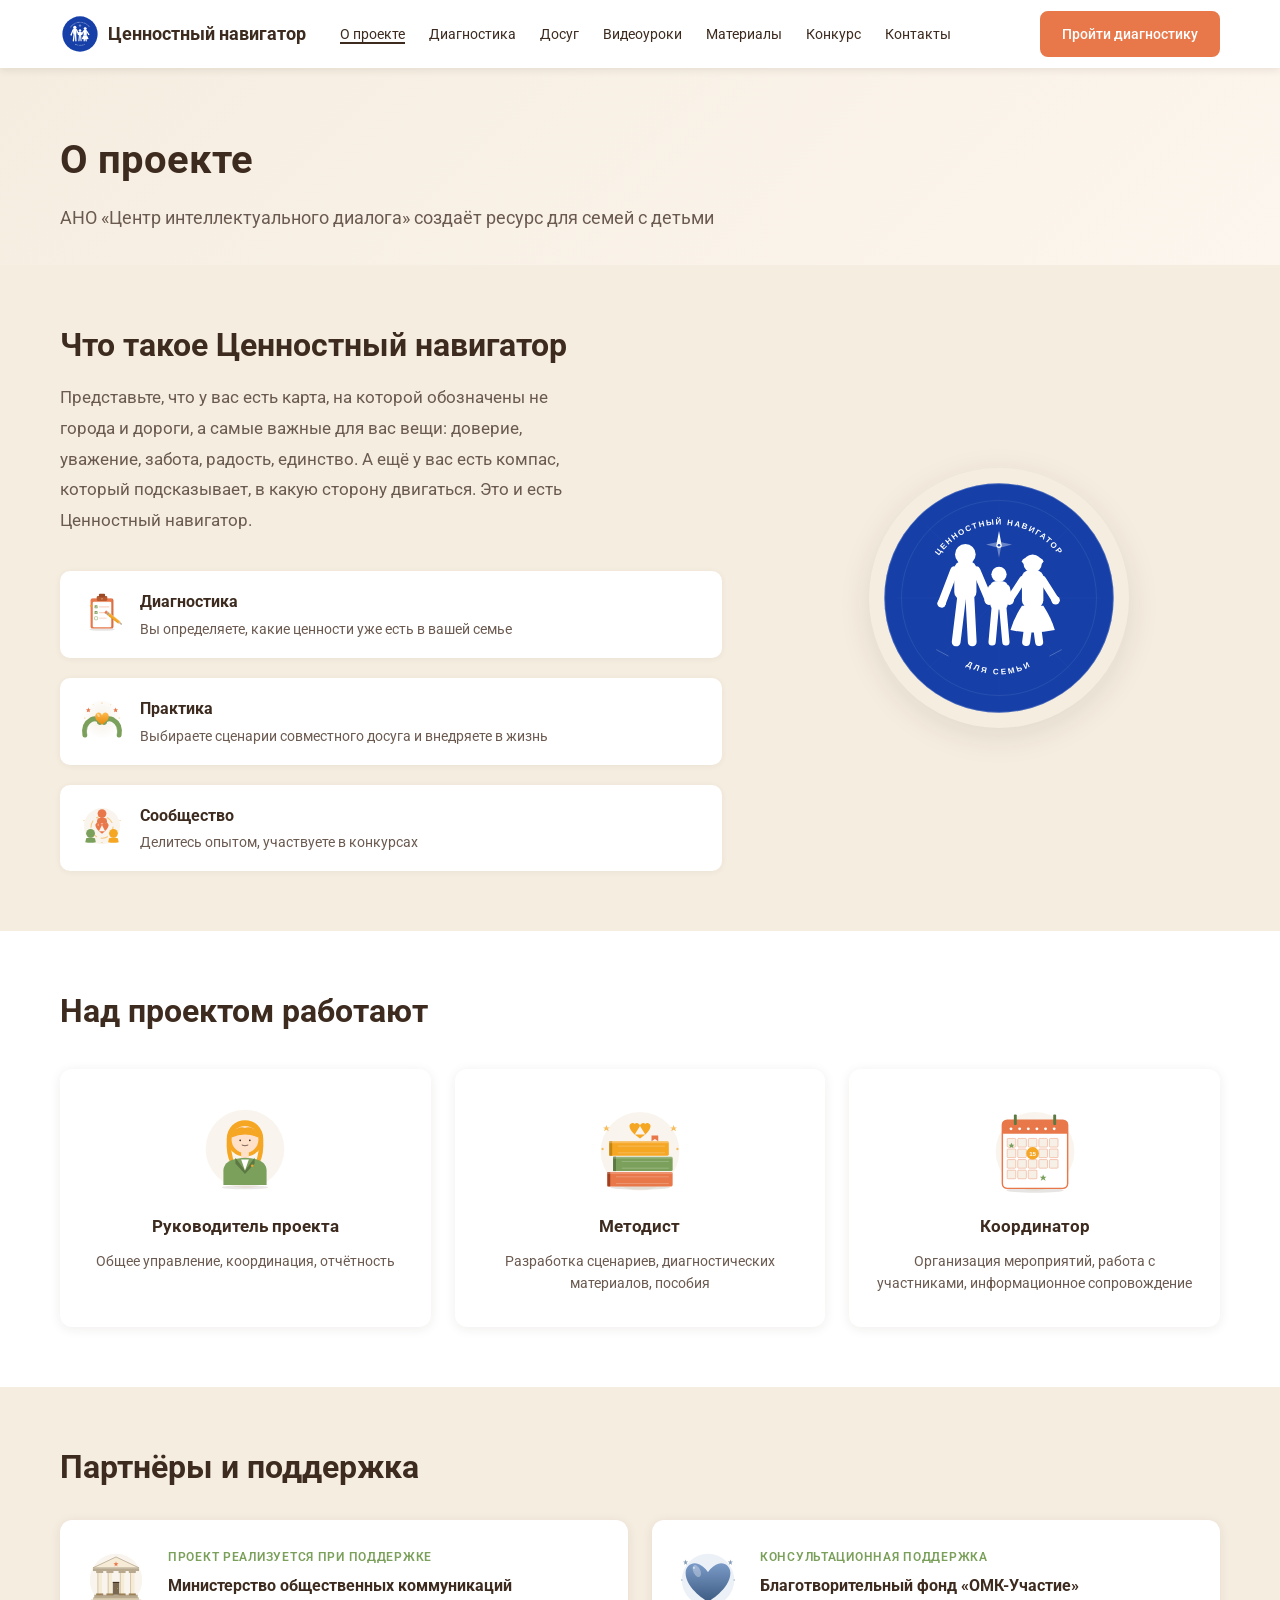
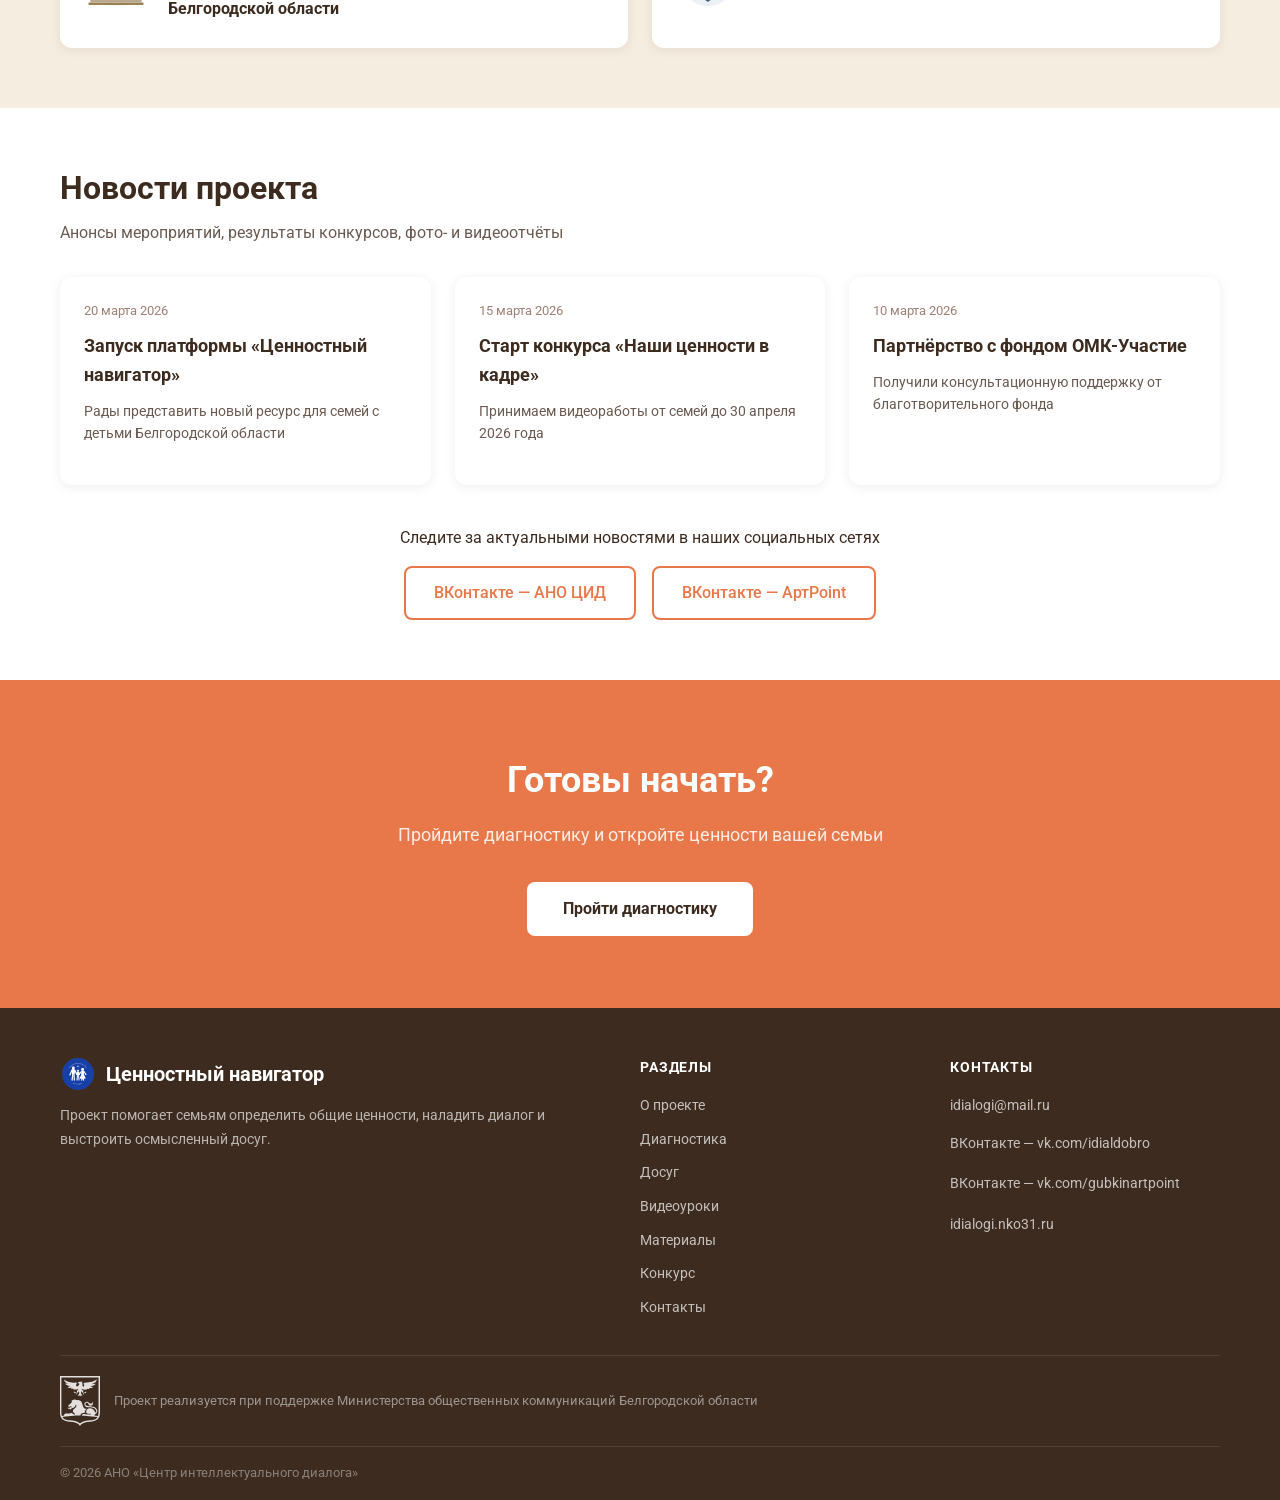
==== commit 616c6779: "финал: лого Министерства, видео ВК, капча v2, PDF-печать сценариев, новые SVG - лого Белгородской об" ====
--- a/about.html
+++ b/about.html
@@ -6,7 +6,7 @@
   <title>О проекте | Ценностный навигатор для семьи</title>
   <meta name="description" content="О проекте «Ценностный навигатор для семьи» — АНО «Центр интеллектуального диалога», команда, партнёры и новости проекта.">
   <link rel="icon" type="image/svg+xml" href="images/logo.svg">
-  <link rel="stylesheet" href="css/style.css">
+  <link rel="stylesheet" href="css/style.css?v=10">
 </head>
 <body>
 
@@ -37,21 +37,21 @@
 
           <div class="about-steps">
             <div class="about-step">
-              <span class="about-step__icon">🔍</span>
+              <img src="images/step-diagnostic.svg" alt="" class="about-step__icon">
               <div class="about-step__body">
                 <h3 class="about-step__title">Диагностика</h3>
                 <p class="about-step__desc">Вы определяете, какие ценности уже есть в вашей семье</p>
               </div>
             </div>
             <div class="about-step">
-              <span class="about-step__icon">🎯</span>
+              <img src="images/step-practice.svg" alt="" class="about-step__icon">
               <div class="about-step__body">
                 <h3 class="about-step__title">Практика</h3>
                 <p class="about-step__desc">Выбираете сценарии совместного досуга и внедряете в жизнь</p>
               </div>
             </div>
             <div class="about-step">
-              <span class="about-step__icon">🤝</span>
+              <img src="images/about-community.svg" alt="" class="about-step__icon">
               <div class="about-step__body">
                 <h3 class="about-step__title">Сообщество</h3>
                 <p class="about-step__desc">Делитесь опытом, участвуете в конкурсах</p>
@@ -74,19 +74,19 @@
         <div class="team-grid">
 
           <div class="team-card card">
-            <span class="team-card__icon">👩‍💼</span>
+            <img src="images/team-leader.svg" alt="" class="team-card__icon">
             <h3 class="team-card__role">Руководитель проекта</h3>
             <p class="team-card__desc">Общее управление, координация, отчётность</p>
           </div>
 
           <div class="team-card card">
-            <span class="team-card__icon">📚</span>
+            <img src="images/team-methodist.svg" alt="" class="team-card__icon">
             <h3 class="team-card__role">Методист</h3>
             <p class="team-card__desc">Разработка сценариев, диагностических материалов, пособия</p>
           </div>
 
           <div class="team-card card">
-            <span class="team-card__icon">📋</span>
+            <img src="images/team-coordinator.svg" alt="" class="team-card__icon">
             <h3 class="team-card__role">Координатор</h3>
             <p class="team-card__desc">Организация мероприятий, работа с участниками, информационное сопровождение</p>
           </div>
@@ -102,7 +102,7 @@
         <div class="partners-grid">
 
           <div class="partner-card card">
-            <span class="partner-card__icon">🏛️</span>
+            <img src="images/partner-government.svg" alt="" class="partner-card__icon">
             <div class="partner-card__body">
               <p class="partner-card__note">Проект реализуется при поддержке</p>
               <h3 class="partner-card__name">Министерство общественных коммуникаций Белгородской области</h3>
@@ -110,7 +110,7 @@
           </div>
 
           <div class="partner-card card">
-            <span class="partner-card__icon">💙</span>
+            <img src="images/partner-charity.svg" alt="" class="partner-card__icon">
             <div class="partner-card__body">
               <p class="partner-card__note">Консультационная поддержка</p>
               <h3 class="partner-card__name">Благотворительный фонд «ОМК-Участие»</h3>
@@ -178,6 +178,6 @@
 
   <div id="footer"></div>
 
-  <script src="js/main.js"></script>
+  <script src="js/main.js?v=10"></script>
 </body>
 </html>
--- a/css/style.css
+++ b/css/style.css
@@ -267,10 +267,31 @@
 }
 
 .site-footer__support {
+  display: flex;
+  align-items: center;
+  gap: 14px;
   padding: 20px 0;
   font-size: 13px;
   color: rgba(255, 255, 255, 0.5);
   border-bottom: 1px solid rgba(255, 255, 255, 0.1);
+}
+
+.site-footer__ministry-logo {
+  display: block;
+  width: 40px;
+  height: 50px;
+  flex-shrink: 0;
+  /* Invert to white on dark footer */
+  filter: brightness(0) invert(1);
+  opacity: 0.85;
+}
+
+@media (max-width: 480px) {
+  .site-footer__support {
+    flex-direction: column;
+    align-items: flex-start;
+    gap: 10px;
+  }
 }
 
 .site-footer__bottom {
@@ -397,9 +418,10 @@
 
 .hero__card-icon {
   display: block;
-  font-size: 72px;
-  line-height: 1;
-  margin-bottom: 20px;
+  width: 100%;
+  max-width: 280px;
+  height: auto;
+  margin: 0 auto 20px;
 }
 
 .hero__card-text {
@@ -448,9 +470,10 @@
 }
 
 .step__icon {
-  font-size: 40px;
-  line-height: 1;
-  margin-bottom: 16px;
+  display: block;
+  width: 96px;
+  height: 96px;
+  margin: 0 auto 16px;
 }
 
 .step__title {
@@ -490,8 +513,9 @@
 }
 
 .leisure-card__icon {
-  font-size: 48px;
-  line-height: 1;
+  display: block;
+  width: 80px;
+  height: 80px;
   margin-bottom: 16px;
 }
 
@@ -754,7 +778,7 @@
   }
 
   .hero__card-icon {
-    font-size: 48px;
+    max-width: 220px;
   }
 
   /* Steps */
@@ -962,8 +986,9 @@
 }
 
 .value-card__medal {
-  font-size: 24px;
-  line-height: 1;
+  display: block;
+  width: 32px;
+  height: 38px;
   flex-shrink: 0;
 }
 
@@ -1021,9 +1046,14 @@
 }
 
 .rec-card__emoji {
-  font-size: 48px;
-  line-height: 1;
+  display: block;
+  width: 72px !important;
+  height: 72px !important;
+  max-width: 72px;
+  max-height: 72px;
   flex-shrink: 0;
+  align-self: flex-start;
+  object-fit: contain;
 }
 
 .rec-card__title {
@@ -1147,8 +1177,9 @@
 }
 
 .lcard__emoji {
-  font-size: 60px;
-  line-height: 1;
+  display: block;
+  width: 80px;
+  height: 80px;
 }
 
 .lcard__title {
@@ -1269,8 +1300,9 @@
 }
 
 .detail-hero__emoji {
-  font-size: 72px;
-  line-height: 1;
+  display: block;
+  width: 96px;
+  height: 96px;
   flex-shrink: 0;
 }
 
@@ -1505,8 +1537,9 @@
 }
 
 .other-card__emoji {
-  font-size: 36px;
-  line-height: 1;
+  display: block;
+  width: 56px;
+  height: 56px;
 }
 
 .other-card__title {
@@ -1660,6 +1693,22 @@
   filter: brightness(0.92);
 }
 
+.vcard__iframe,
+.video-section__iframe {
+  position: absolute;
+  inset: 0;
+  width: 100%;
+  height: 100%;
+  border: 0;
+}
+
+.vcard__thumb:has(.vcard__iframe) {
+  cursor: default;
+}
+.vcard__thumb:has(.vcard__iframe):hover {
+  filter: none;
+}
+
 .vcard__play {
   position: absolute;
   inset: 0;
@@ -2361,10 +2410,11 @@
 }
 
 .about-step__icon {
-  font-size: 28px;
-  line-height: 1;
+  display: block;
+  width: 44px;
+  height: 44px;
   flex-shrink: 0;
-  margin-top: 2px;
+  margin-top: 0;
 }
 
 .about-step__title {
@@ -2414,9 +2464,9 @@
 
 .team-card__icon {
   display: block;
-  font-size: 48px;
-  line-height: 1;
-  margin-bottom: 16px;
+  width: 96px;
+  height: 96px;
+  margin: 0 auto 16px;
 }
 
 .team-card__role {
@@ -2455,8 +2505,9 @@
 }
 
 .partner-card__icon {
-  font-size: 40px;
-  line-height: 1;
+  display: block;
+  width: 64px;
+  height: 64px;
   flex-shrink: 0;
 }
 
@@ -2649,3 +2700,107 @@
   .privacy-point { padding: 18px; gap: 14px; }
   .privacy-point__icon { font-size: 24px; }
 }
+
+/* ─── Print: clean leisure-detail PDF ──────────────────── */
+@media print {
+  /* Hide site chrome and irrelevant sections */
+  #header,
+  #footer,
+  .breadcrumb,
+  .detail-hero__emoji,
+  .detail-section:has(.detail-actions),
+  .detail-section:has(.others-grid) {
+    display: none !important;
+  }
+
+  /* White background, dark text */
+  body {
+    background: #fff !important;
+    color: #000 !important;
+  }
+
+  /* Strip colored hero */
+  .detail-hero {
+    background: #fff !important;
+    color: #000 !important;
+    padding: 0 0 16px !important;
+  }
+  .detail-hero__title,
+  .detail-hero__subtitle,
+  .section-title,
+  .step-card__title,
+  .step-card__desc,
+  .needs-list__item,
+  .psych-tip__text,
+  .psych-tip__label {
+    color: #000 !important;
+  }
+  .detail-hero__value-tag,
+  .detail-hero__meta-tag {
+    background: transparent !important;
+    color: #000 !important;
+    border: 1px solid #999 !important;
+  }
+
+  /* Flatten cards */
+  .detail-section {
+    padding: 16px 0 !important;
+    background: #fff !important;
+  }
+  .step-card,
+  .card {
+    background: #fff !important;
+    box-shadow: none !important;
+    border: 1px solid #ddd !important;
+    page-break-inside: avoid;
+  }
+  .psych-tip {
+    background: #f5f5f5 !important;
+    page-break-inside: avoid;
+  }
+  .needs-list__check,
+  .step-card__num {
+    color: #000 !important;
+    background: #fff !important;
+    border: 1px solid #999 !important;
+  }
+  * {
+    box-shadow: none !important;
+  }
+
+  /* Project attribution at bottom of printed page */
+  main::after {
+    content: "Проект «Ценностный навигатор для семьи» — idialogi.nko31.ru";
+    display: block;
+    text-align: center;
+    font-size: 11px;
+    color: #666;
+    margin-top: 24px;
+    padding-top: 12px;
+    border-top: 1px solid #ddd;
+  }
+
+  /* A4 без полей — браузер не сможет нарисовать колонтитулы (URL/дата/номер) */
+  @page {
+    size: A4;
+    margin: 0;
+  }
+  body {
+    padding: 14mm !important;
+  }
+}
+
+/* reCAPTCHA widget row inside forms */
+.cform-captcha {
+  margin: 8px 0 4px;
+  display: flex;
+  justify-content: flex-start;
+}
+.cform-captcha .g-recaptcha {
+  transform-origin: top left;
+}
+@media (max-width: 360px) {
+  .cform-captcha .g-recaptcha {
+    transform: scale(0.85);
+  }
+}
